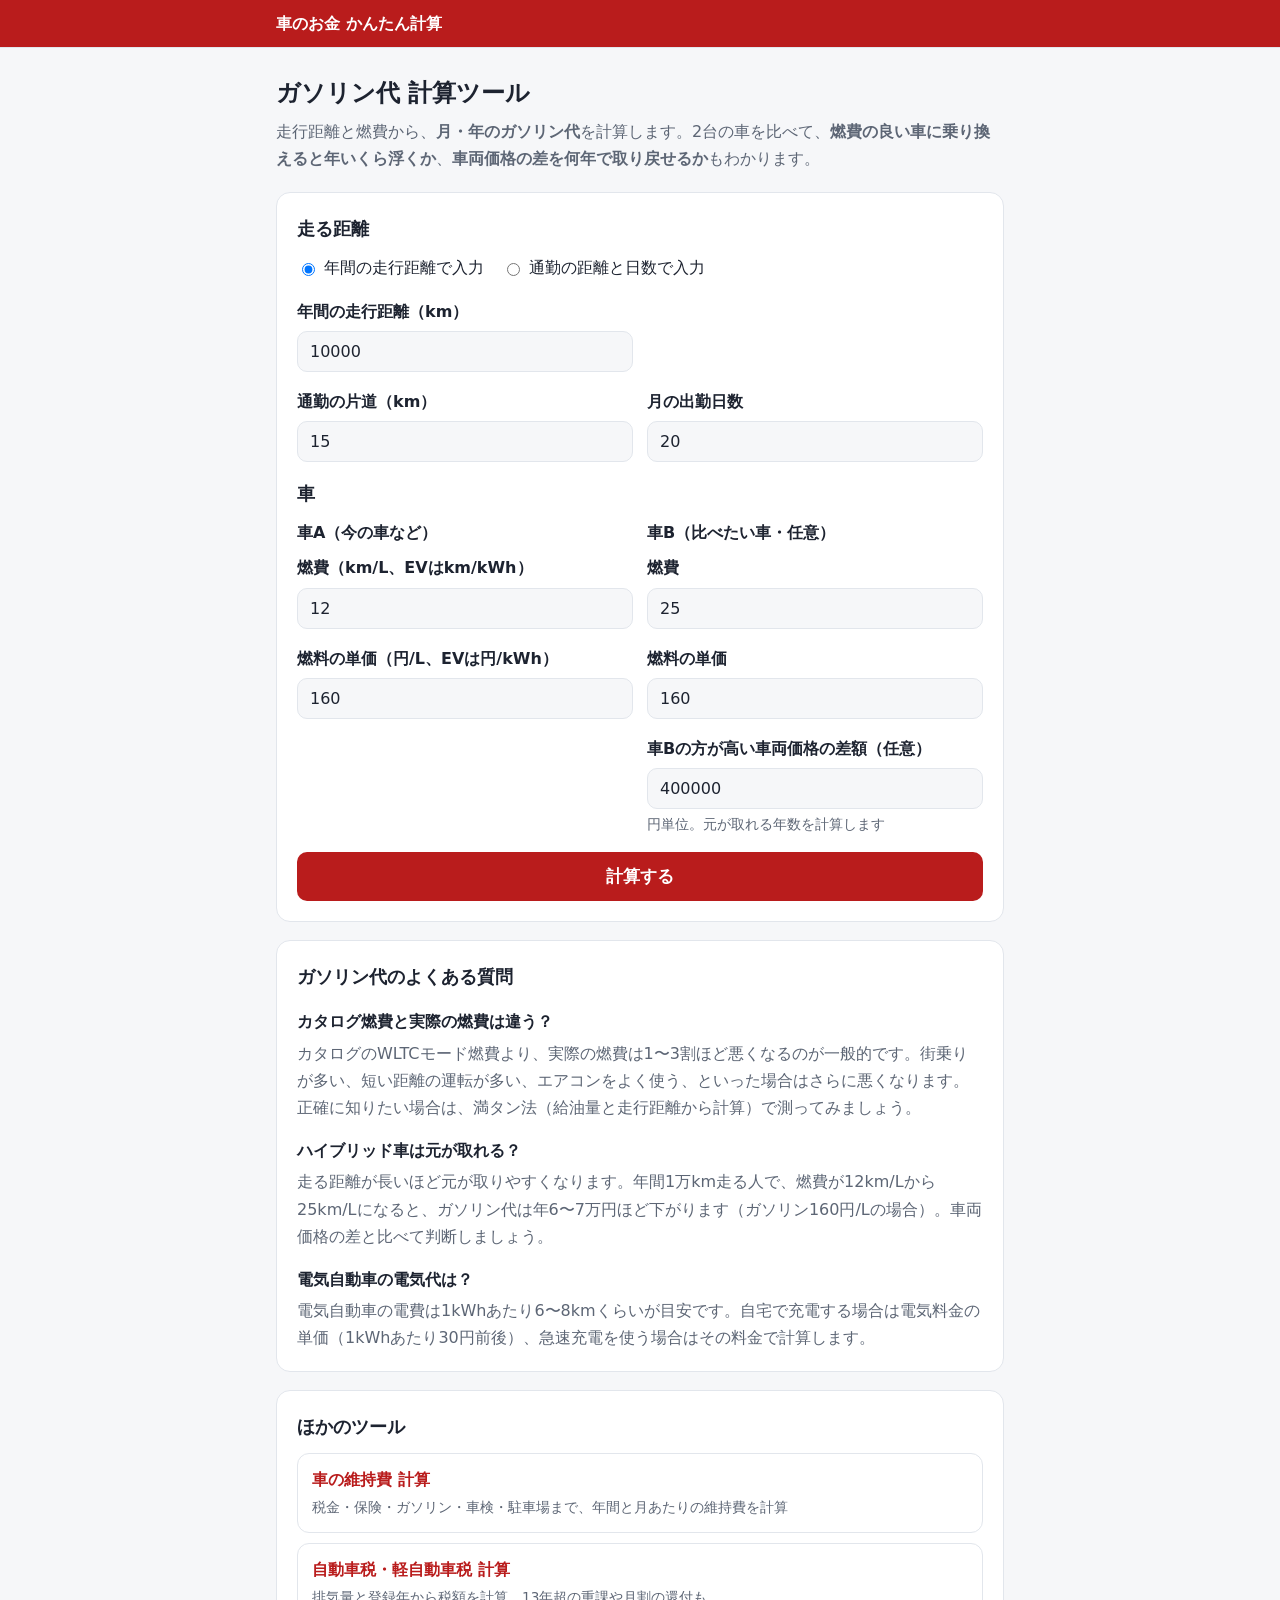
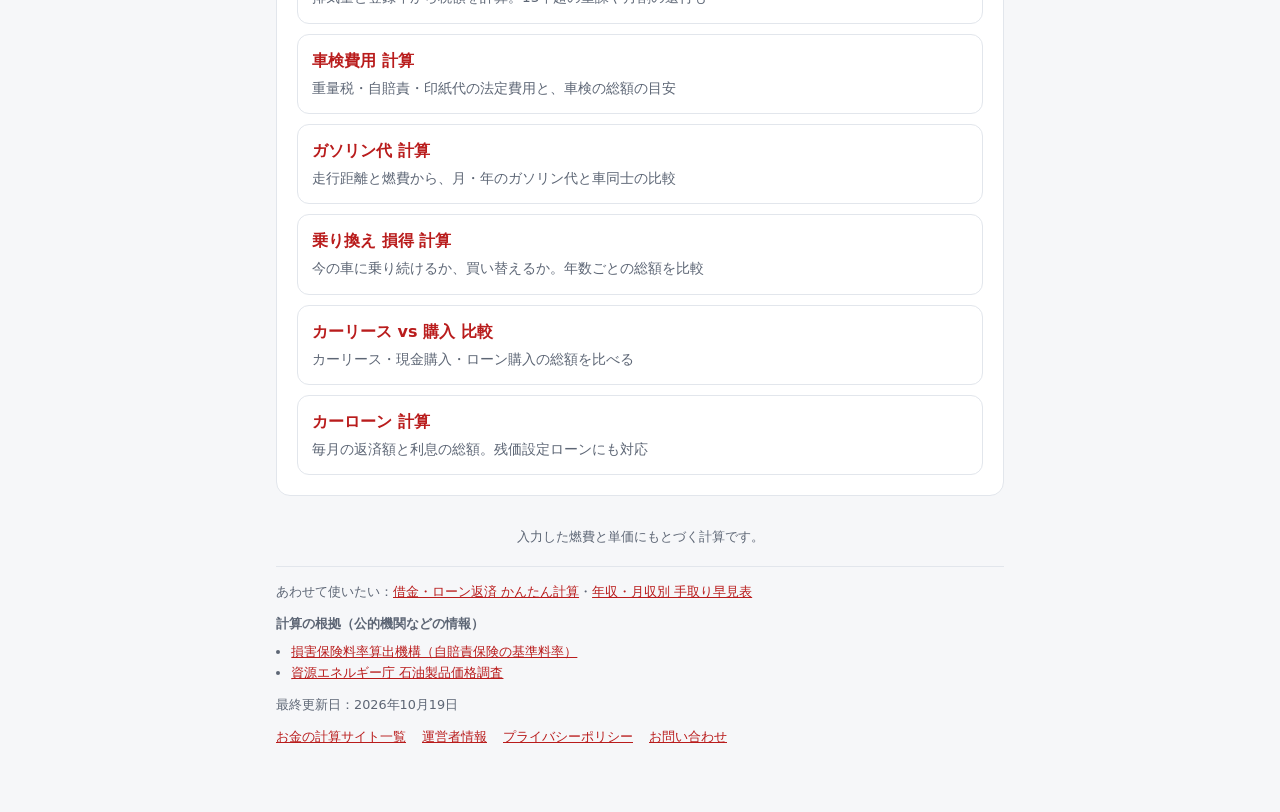
==== gasoline/index.html @ 16d50706 "空の広告枠を非表示にし、関連サイトへのリンクを追加 Co-Authored-By: Claude Opus 5.5 <noreply@anthropic.com>" ====
<!doctype html>
<html lang="ja">
<head>
<meta charset="utf-8">
<meta name="viewport" content="width=device-width, initial-scale=1">
<title>ガソリン代 計算ツール｜走行距離と燃費から月・年の燃料代、車同士の比較（ハイブリッドは元が取れる？）</title>
<meta name="description" content="走行距離（または通勤の距離と日数）と燃費、ガソリン単価を入れるだけで、月・年のガソリン代を計算。2台の車の燃料代を比べて、ハイブリッド車や電気自動車の価格差を何年で取り戻せるかもわかる無料ツールです。">
<link rel="canonical" href="https://harryquad.github.io/kuruma/gasoline/">
<!--sw-head-->
<meta property="og:type" content="website">
<meta property="og:site_name" content="車のお金 かんたん計算">
<meta property="og:title" content="ガソリン代 計算ツール｜走行距離と燃費から月・年の燃料代、車同士の比較（ハイブリッドは元が取れる？）">
<meta property="og:description" content="走行距離（または通勤の距離と日数）と燃費、ガソリン単価を入れるだけで、月・年のガソリン代を計算。2台の車の燃料代を比べて、ハイブリッド車や電気自動車の価格差を何年で取り戻せるかもわかる無料ツールです。">
<meta property="og:url" content="https://harryquad.github.io/kuruma/gasoline/">
<meta property="og:locale" content="ja_JP">
<meta name="twitter:card" content="summary">
<link rel="icon" href="/favicon.ico" sizes="48x48">
<link rel="icon" href="/favicon.svg" type="image/svg+xml">
<!--/sw-head-->
<link rel="stylesheet" href="../assets/style.css">
<style>.cols{display:grid;grid-template-columns:1fr 1fr;gap:14px}@media (max-width:520px){.cols{grid-template-columns:1fr}}.cols h3{margin:0 0 8px;font-size:1rem}</style>
</head>
<body>
<header class="site-header"><div><a href="/kuruma/">車のお金 かんたん計算</a></div></header>
<div class="wrap">
  <h1>ガソリン代 計算ツール</h1>
  <p class="lead">走行距離と燃費から、<strong>月・年のガソリン代</strong>を計算します。2台の車を比べて、<strong>燃費の良い車に乗り換えると年いくら浮くか</strong>、<strong>車両価格の差を何年で取り戻せるか</strong>もわかります。</p>

  <div class="card">
    <h2>走る距離</h2>
    <div class="field">
      <div class="checks">
        <label><input type="radio" name="dmode" value="year" checked>年間の走行距離で入力</label>
        <label><input type="radio" name="dmode" value="commute">通勤の距離と日数で入力</label>
      </div>
    </div>
    <div class="row" id="yearRow">
      <div class="field"><label for="km">年間の走行距離（km）</label><input type="number" id="km" min="0" value="10000"></div>
    </div>
    <div class="row" id="commuteRow" hidden>
      <div class="field"><label for="oneway">通勤の片道（km）</label><input type="number" id="oneway" min="0" value="15"></div>
      <div class="field"><label for="days">月の出勤日数</label><input type="number" id="days" min="0" max="31" value="20"></div>
    </div>
    <h2>車</h2>
    <div class="cols">
      <div><h3>車A（今の車など）</h3>
        <div class="field"><label for="effA">燃費（km/L、EVはkm/kWh）</label><input type="number" id="effA" min="0" step="0.1" value="12"></div>
        <div class="field"><label for="priceA">燃料の単価（円/L、EVは円/kWh）</label><input type="number" id="priceA" min="0" value="160"></div>
      </div>
      <div><h3>車B（比べたい車・任意）</h3>
        <div class="field"><label for="effB">燃費</label><input type="number" id="effB" min="0" step="0.1" value="25"></div>
        <div class="field"><label for="priceB">燃料の単価</label><input type="number" id="priceB" min="0" value="160"></div>
        <div class="field"><label for="diff">車Bの方が高い車両価格の差額（任意）</label><input type="number" id="diff" min="0" value="400000">
          <div class="hint">円単位。元が取れる年数を計算します</div></div>
      </div>
    </div>
    <button id="calc">計算する</button>
  </div>

  <div class="card" id="result" hidden></div>

  <div class="ad">広告スペース</div>

  <div class="card faq">
    <h2>ガソリン代のよくある質問</h2>
    <h3>カタログ燃費と実際の燃費は違う？</h3>
    <p>カタログのWLTCモード燃費より、実際の燃費は1〜3割ほど悪くなるのが一般的です。街乗りが多い、短い距離の運転が多い、エアコンをよく使う、といった場合はさらに悪くなります。正確に知りたい場合は、満タン法（給油量と走行距離から計算）で測ってみましょう。</p>
    <h3>ハイブリッド車は元が取れる？</h3>
    <p>走る距離が長いほど元が取りやすくなります。年間1万km走る人で、燃費が12km/Lから25km/Lになると、ガソリン代は年6〜7万円ほど下がります（ガソリン160円/Lの場合）。車両価格の差と比べて判断しましょう。</p>
    <h3>電気自動車の電気代は？</h3>
    <p>電気自動車の電費は1kWhあたり6〜8kmくらいが目安です。自宅で充電する場合は電気料金の単価（1kWhあたり30円前後）、急速充電を使う場合はその料金で計算します。</p>
  </div>

  <div class="card" id="related"></div>

  <footer>入力した燃費と単価にもとづく計算です。</footer>
<!--sw-foot-->
<div style="font-size:.8rem;color:var(--muted);margin-top:18px;border-top:1px solid var(--line);padding-top:14px"><p style="margin:0 0 10px">あわせて使いたい：<a href="/shakkin/">借金・ローン返済 かんたん計算</a>・<a href="/nenshu/">年収・月収別 手取り早見表</a></p><p style="margin:0 0 6px;font-weight:600">計算の根拠（公的機関などの情報）</p><ul style="margin:0 0 10px;padding-left:1.2em"><li><a href="https://www.giroj.or.jp/" target="_blank" rel="noopener">損害保険料率算出機構（自賠責保険の基準料率）</a></li><li><a href="https://www.enecho.meti.go.jp/statistics/petroleum_and_lpgas/pl007/" target="_blank" rel="noopener">資源エネルギー庁 石油製品価格調査</a></li></ul><p style="margin:0 0 10px">最終更新日：2026年10月19日</p><nav style="display:flex;flex-wrap:wrap;gap:6px 16px"><a href="/sites/">お金の計算サイト一覧</a><a href="/about/">運営者情報</a><a href="/privacy/">プライバシーポリシー</a><a href="/contact/">お問い合わせ</a></nav></div>
<!--/sw-foot-->
</div>

<script src="../assets/site.js"></script>
<script src="../assets/calc.js"></script>
<script>
const $ = id => document.getElementById(id);
document.querySelectorAll("input[name=dmode]").forEach(r => r.addEventListener("change", () => {
  const c = document.querySelector("input[name=dmode]:checked").value === "commute";
  $("yearRow").hidden = c; $("commuteRow").hidden = !c;
}));

function calc() {
  const out = $("result");
  out.hidden = false;
  const commute = document.querySelector("input[name=dmode]:checked").value === "commute";
  const km = commute ? num("oneway") * 2 * num("days") * 12 : num("km");
  if (!km || !num("effA")) { out.innerHTML = '<p class="err">走行距離と車Aの燃費を入力してください。</p>'; return; }
  const a = km / num("effA") * num("priceA");
  const hasB = num("effB") > 0;
  const b = hasB ? km / num("effB") * num("priceB") : 0;
  const save = a - b;
  const payback = hasB && save > 0 && num("diff") ? num("diff") / save : null;

  out.innerHTML = `
    <div class="big">
      <div class="stat warn"><div class="k">車Aのガソリン代（年）</div><div class="v">${yen(a)}</div></div>
      <div class="stat"><div class="k">月あたり</div><div class="v">${yen(a / 12)}</div></div>
      <div class="stat"><div class="k">年間の走行距離</div><div class="v">${Math.round(km).toLocaleString("ja-JP")}km</div></div>
    </div>
    ${hasB ? `<table class="info">
      <tr><th></th><th class="num">車A</th><th class="num">車B</th></tr>
      <tr><td>燃料代（年）</td><td class="num">${yen(a)}</td><td class="num">${yen(b)}</td></tr>
      <tr><td>燃料代（月）</td><td class="num">${yen(a / 12)}</td><td class="num">${yen(b / 12)}</td></tr>
      <tr><td>1kmあたり</td><td class="num">${yen(a / km)}</td><td class="num">${yen(b / km)}</td></tr>
    </table>
    <p class="note">車Bにすると、燃料代が年<strong>${yen(Math.abs(save))}</strong>${save >= 0 ? "安く" : "高く"}なります。${payback ? `車両価格の差（${yen(num("diff"))}）は、約<strong>${payback.toFixed(1)}年</strong>で取り戻せる計算です。` : ""}</p>` : ""}
    ${commute ? `<p class="note">通勤距離から計算しています（片道${num("oneway")}km × 往復 × 月${num("days")}日 × 12か月）。休日の運転は含まれていません。</p>` : ""}
    <p class="note">ガソリン代以外も含めた車の費用は → <a href="/kuruma/">車の維持費 計算</a></p>`;
  out.scrollIntoView({ behavior: "smooth", block: "start" });
}
$("calc").addEventListener("click", calc);
</script>
</body>
</html>
---- assets/style.css ----
:root{
  --bg:#f6f7f9;--card:#fff;--text:#1d2330;--muted:#5d6675;--line:#e2e6ec;
  --accent:#b91c1c;--accent-soft:#fdecec;--on-accent:#fff;--good:#16a34a;--good-soft:#dcfce7;
  --warn:#ea580c;--warn-soft:#ffedd5;--off:#9aa3b2;--err:#dc2626;
}
@media (prefers-color-scheme: dark){
  :root{
    --bg:#0f1218;--card:#181c24;--text:#e7eaf0;--muted:#9aa3b2;--line:#2a303c;
    --accent:#f87171;--accent-soft:#3a1a1a;--on-accent:#2a0a0a;--good:#4ade80;--good-soft:#12301f;
    --warn:#fb923c;--warn-soft:#3a2413;--off:#5d6675;--err:#f87171;
  }
}
*{box-sizing:border-box}
body{margin:0;background:var(--bg);color:var(--text);font-family:system-ui,-apple-system,"Hiragino Sans","Yu Gothic UI",sans-serif;line-height:1.7}
a{color:var(--accent)}
.site-header{background:var(--accent);border-bottom:1px solid var(--line)}
.site-header div{max-width:760px;margin:0 auto;padding:10px 16px}
.site-header a{font-weight:700;text-decoration:none;color:var(--on-accent)}
.wrap{max-width:760px;margin:0 auto;padding:24px 16px 64px}
h1{font-size:1.5rem;margin:.2em 0 .3em;line-height:1.4}
h2{font-size:1.15rem;margin:0 0 10px}
.lead{color:var(--muted);margin:0 0 20px}
.card{background:var(--card);border:1px solid var(--line);border-radius:14px;padding:20px;margin-bottom:18px}
label{display:block;font-weight:600;margin-bottom:6px}
.field{margin-bottom:16px}
input[type=date],input[type=number],input[type=text],select,textarea{width:100%;padding:10px 12px;font-size:1rem;border:1px solid var(--line);border-radius:10px;background:var(--bg);color:var(--text);font-family:inherit}
.row{display:grid;grid-template-columns:1fr 1fr;gap:14px}
@media (max-width:520px){.row{grid-template-columns:1fr}}
.checks{display:flex;flex-wrap:wrap;gap:8px 18px}
.checks label{font-weight:400;display:flex;align-items:center;gap:6px;margin:0}
.hint{font-size:.85rem;color:var(--muted);margin-top:4px}
button{width:100%;padding:13px;font-size:1.05rem;font-weight:700;border:0;border-radius:10px;background:var(--accent);color:var(--on-accent);cursor:pointer;font-family:inherit}
button:hover{filter:brightness(1.08)}
button.sub{background:var(--accent-soft);color:var(--accent)}
.big{display:grid;grid-template-columns:repeat(3,1fr);gap:10px;margin-bottom:14px}
@media (max-width:520px){.big{grid-template-columns:1fr}}
.stat{border-radius:12px;padding:14px;background:var(--bg)}
.stat .k{font-size:.8rem;color:var(--muted)}
.stat .v{font-size:1.25rem;font-weight:700}
.stat.warn .v{color:var(--warn)} .stat.good .v{color:var(--good)}
.err{color:var(--err);font-weight:600}
table.info{width:100%;border-collapse:collapse;font-size:.95rem}
table.info td,table.info th{padding:8px 4px;border-bottom:1px solid var(--line);vertical-align:top;text-align:left}
table.info th{color:var(--muted);font-weight:500;font-size:.85rem}
table.info td:first-child{color:var(--muted)}
table.info td.num,table.info th.num{text-align:right;font-variant-numeric:tabular-nums}
.note{font-size:.85rem;color:var(--muted);background:var(--bg);border-radius:10px;padding:10px 12px;margin-top:12px}
.ad{display:none}
.ad.on{display:block;border:1px solid var(--line);border-radius:12px;padding:14px;margin-bottom:18px;background:var(--card)}
.faq h3{font-size:1rem;margin:16px 0 4px}
.faq p{margin:0;color:var(--muted)}
.tools{list-style:none;margin:0;padding:0;display:grid;gap:10px}
.tools a{display:block;padding:12px 14px;border:1px solid var(--line);border-radius:12px;text-decoration:none;color:var(--text);background:var(--card)}
.tools a:hover{border-color:var(--accent)}
.tools b{display:block;color:var(--accent)}
.tools span{font-size:.85rem;color:var(--muted)}
footer{font-size:.8rem;color:var(--muted);text-align:center;margin-top:30px}
.verdict{font-size:1.2rem;font-weight:700;margin:0 0 10px}
.verdict.ok{color:var(--good)} .verdict.ng{color:var(--warn)}
.q{padding:12px 0;border-bottom:1px solid var(--line)}
.q .t{font-weight:600;margin-bottom:6px}
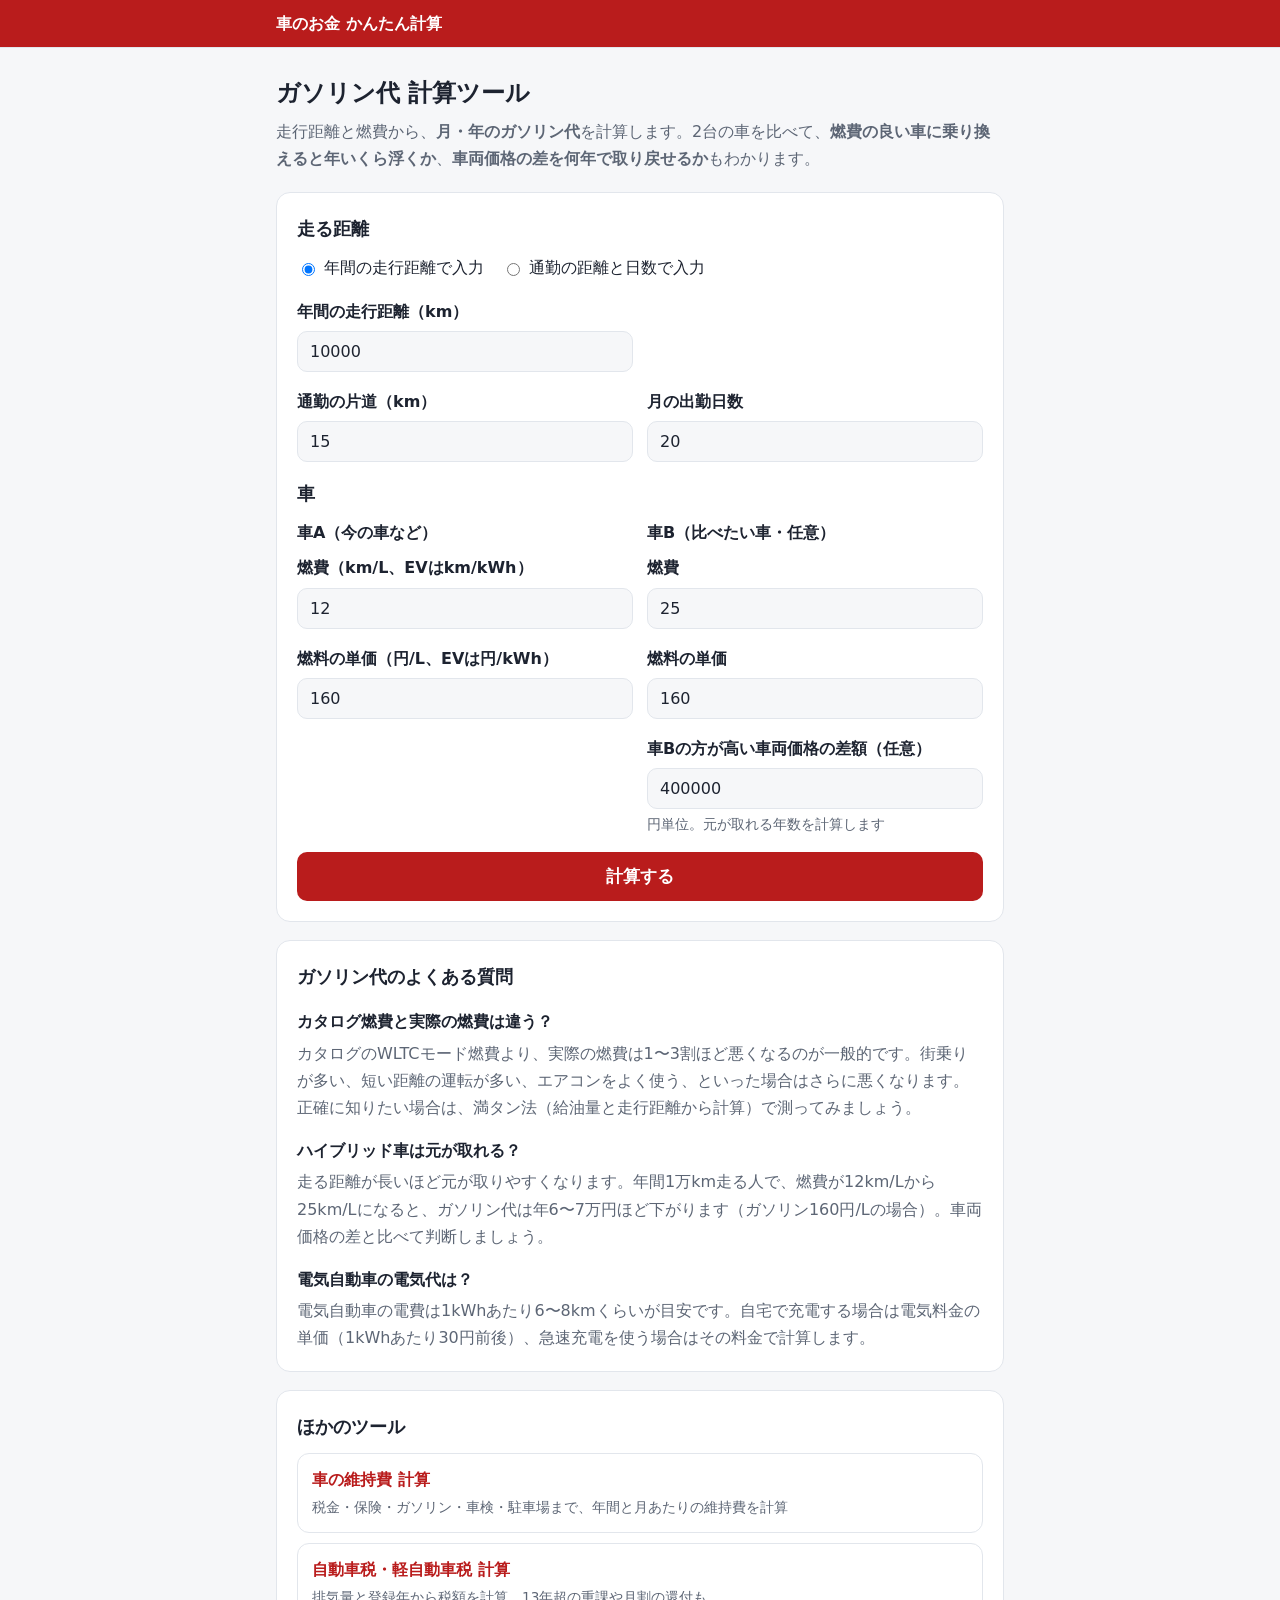
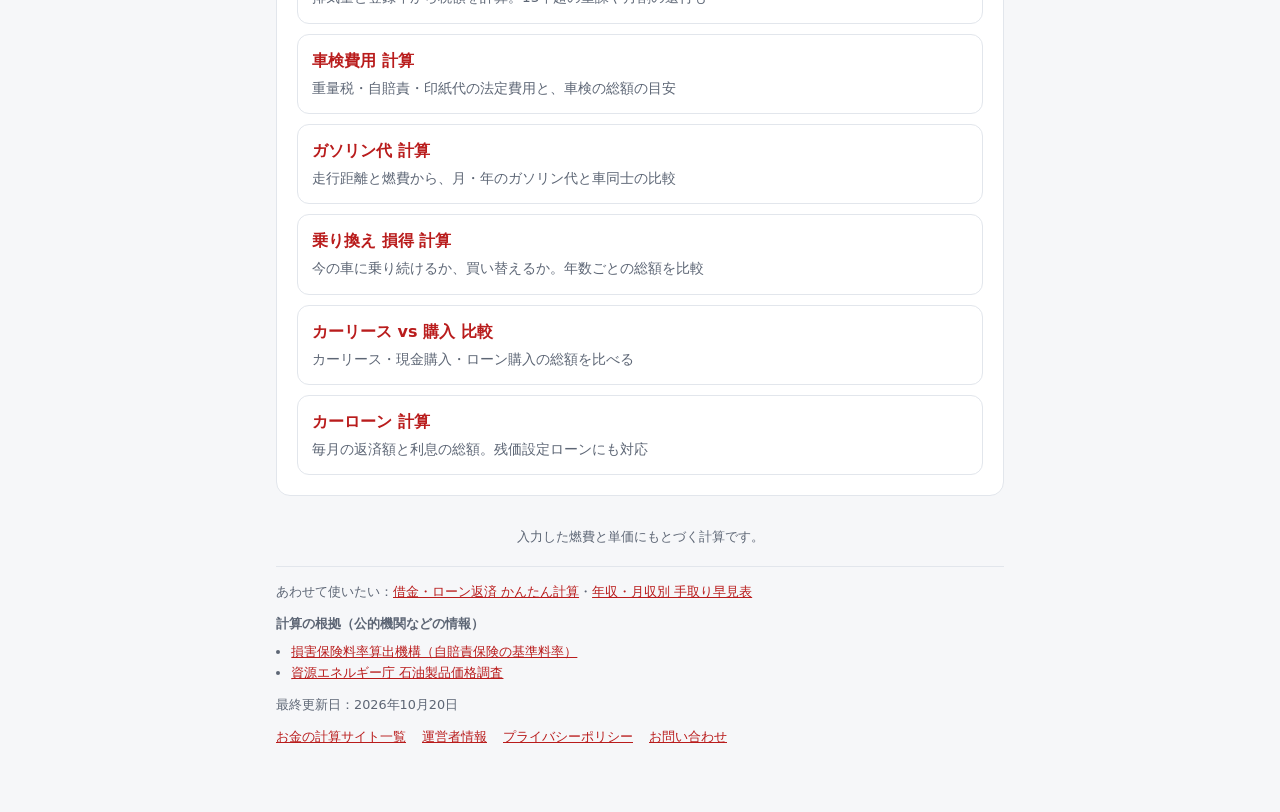
==== commit 686058f8: "最終更新日を最新のコミット日に合わせる Co-Authored-By: Claude Opus 5.5 <noreply@anthropic.com>" ====
--- a/gasoline/index.html
+++ b/gasoline/index.html
@@ -5,17 +5,19 @@
 <meta name="viewport" content="width=device-width, initial-scale=1">
 <title>ガソリン代 計算ツール｜走行距離と燃費から月・年の燃料代、車同士の比較（ハイブリッドは元が取れる？）</title>
 <meta name="description" content="走行距離（または通勤の距離と日数）と燃費、ガソリン単価を入れるだけで、月・年のガソリン代を計算。2台の車の燃料代を比べて、ハイブリッド車や電気自動車の価格差を何年で取り戻せるかもわかる無料ツールです。">
-<link rel="canonical" href="https://harryquad.github.io/kuruma/gasoline/">
+<link rel="canonical" href="https://okanenokeisan.com/kuruma/gasoline/">
 <!--sw-head-->
 <meta property="og:type" content="website">
 <meta property="og:site_name" content="車のお金 かんたん計算">
 <meta property="og:title" content="ガソリン代 計算ツール｜走行距離と燃費から月・年の燃料代、車同士の比較（ハイブリッドは元が取れる？）">
 <meta property="og:description" content="走行距離（または通勤の距離と日数）と燃費、ガソリン単価を入れるだけで、月・年のガソリン代を計算。2台の車の燃料代を比べて、ハイブリッド車や電気自動車の価格差を何年で取り戻せるかもわかる無料ツールです。">
-<meta property="og:url" content="https://harryquad.github.io/kuruma/gasoline/">
+<meta property="og:url" content="https://okanenokeisan.com/kuruma/gasoline/">
 <meta property="og:locale" content="ja_JP">
 <meta name="twitter:card" content="summary">
 <link rel="icon" href="/favicon.ico" sizes="48x48">
 <link rel="icon" href="/favicon.svg" type="image/svg+xml">
+<script async src="https://www.googletagmanager.com/gtag/js?id=G-CTGWFB173X"></script>
+<script>window.dataLayer=window.dataLayer||[];function gtag(){dataLayer.push(arguments);}gtag('js',new Date());gtag('config','G-CTGWFB173X');</script>
 <!--/sw-head-->
 <link rel="stylesheet" href="../assets/style.css">
 <style>.cols{display:grid;grid-template-columns:1fr 1fr;gap:14px}@media (max-width:520px){.cols{grid-template-columns:1fr}}.cols h3{margin:0 0 8px;font-size:1rem}</style>
@@ -75,7 +77,7 @@
 
   <footer>入力した燃費と単価にもとづく計算です。</footer>
 <!--sw-foot-->
-<div style="font-size:.8rem;color:var(--muted);margin-top:18px;border-top:1px solid var(--line);padding-top:14px"><p style="margin:0 0 10px">あわせて使いたい：<a href="/shakkin/">借金・ローン返済 かんたん計算</a>・<a href="/nenshu/">年収・月収別 手取り早見表</a></p><p style="margin:0 0 6px;font-weight:600">計算の根拠（公的機関などの情報）</p><ul style="margin:0 0 10px;padding-left:1.2em"><li><a href="https://www.giroj.or.jp/" target="_blank" rel="noopener">損害保険料率算出機構（自賠責保険の基準料率）</a></li><li><a href="https://www.enecho.meti.go.jp/statistics/petroleum_and_lpgas/pl007/" target="_blank" rel="noopener">資源エネルギー庁 石油製品価格調査</a></li></ul><p style="margin:0 0 10px">最終更新日：2026年10月19日</p><nav style="display:flex;flex-wrap:wrap;gap:6px 16px"><a href="/sites/">お金の計算サイト一覧</a><a href="/about/">運営者情報</a><a href="/privacy/">プライバシーポリシー</a><a href="/contact/">お問い合わせ</a></nav></div>
+<div style="font-size:.8rem;color:var(--muted);margin-top:18px;border-top:1px solid var(--line);padding-top:14px"><p style="margin:0 0 10px">あわせて使いたい：<a href="/shakkin/">借金・ローン返済 かんたん計算</a>・<a href="/nenshu/">年収・月収別 手取り早見表</a></p><p style="margin:0 0 6px;font-weight:600">計算の根拠（公的機関などの情報）</p><ul style="margin:0 0 10px;padding-left:1.2em"><li><a href="https://www.giroj.or.jp/" target="_blank" rel="noopener">損害保険料率算出機構（自賠責保険の基準料率）</a></li><li><a href="https://www.enecho.meti.go.jp/statistics/petroleum_and_lpgas/pl007/" target="_blank" rel="noopener">資源エネルギー庁 石油製品価格調査</a></li></ul><p style="margin:0 0 10px">最終更新日：2026年10月20日</p><nav style="display:flex;flex-wrap:wrap;gap:6px 16px"><a href="/sites/">お金の計算サイト一覧</a><a href="/about/">運営者情報</a><a href="/privacy/">プライバシーポリシー</a><a href="/contact/">お問い合わせ</a></nav></div>
 <!--/sw-foot-->
 </div>
 
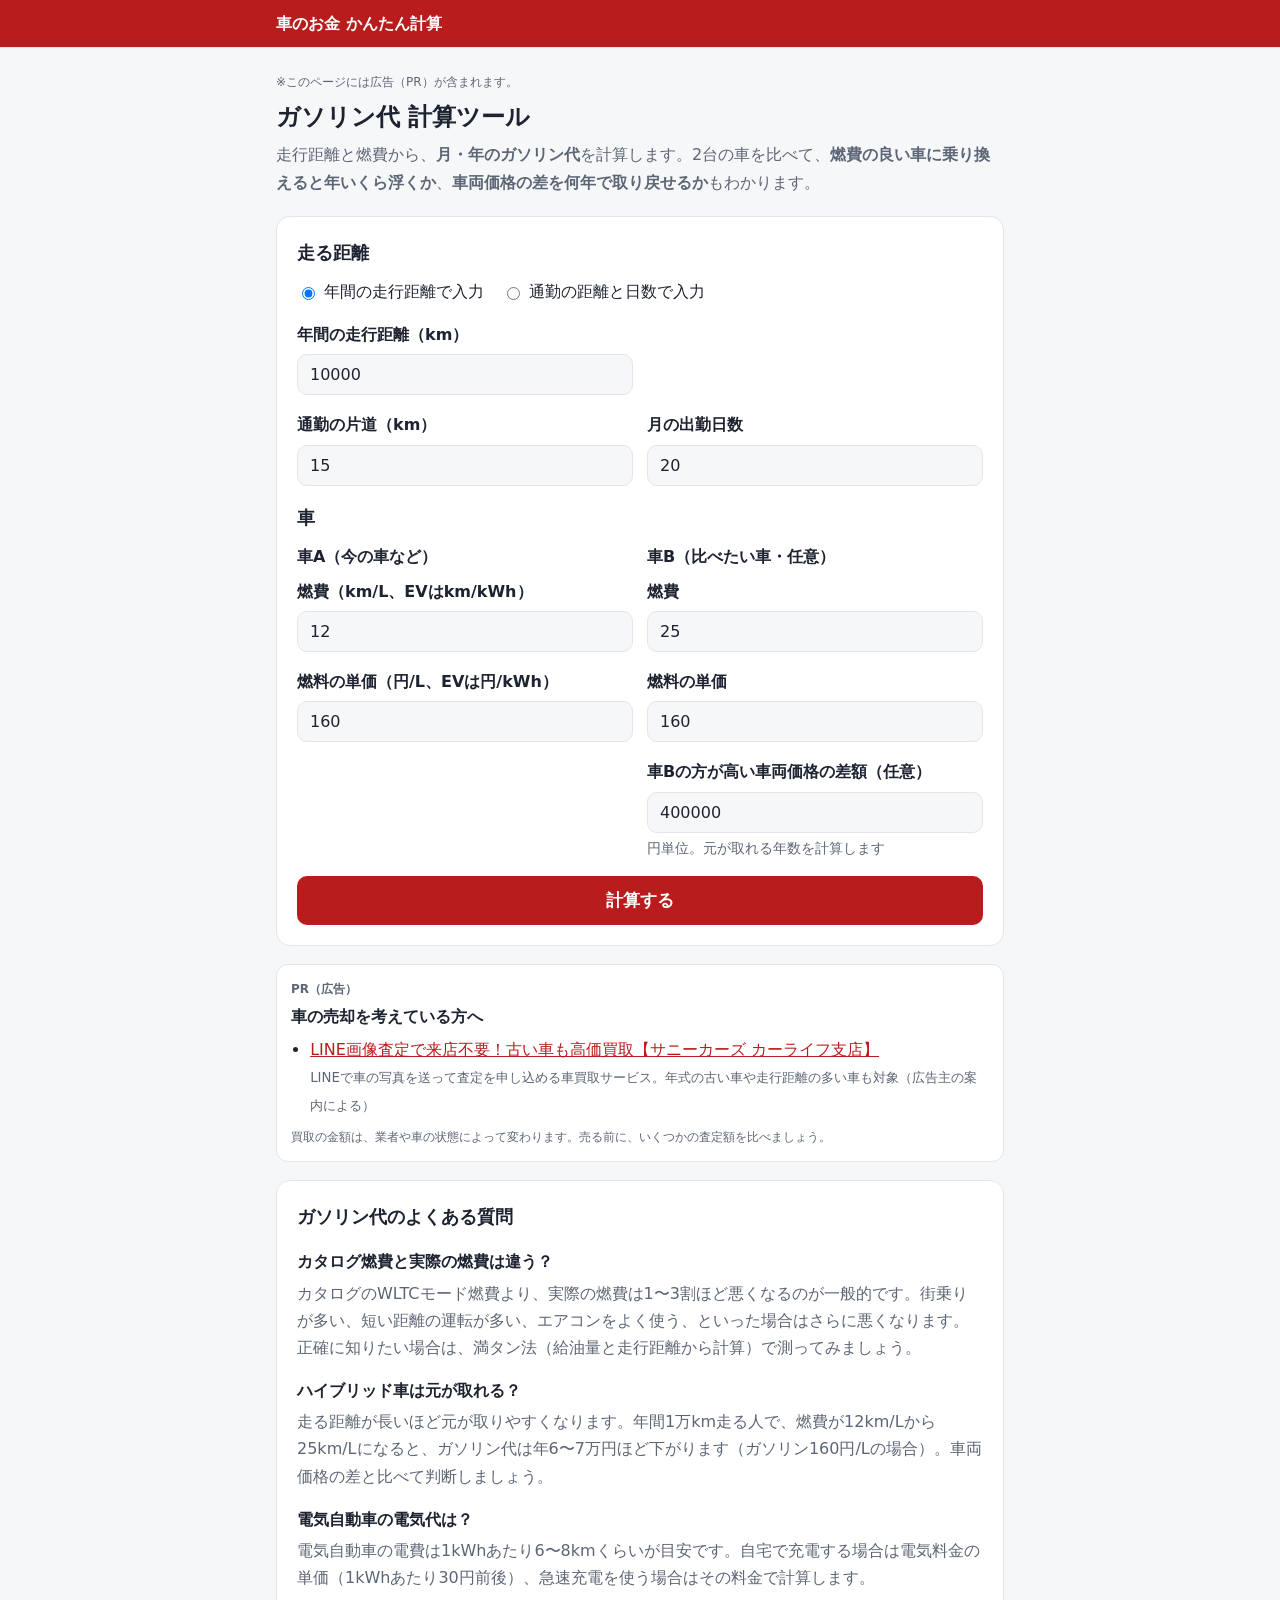
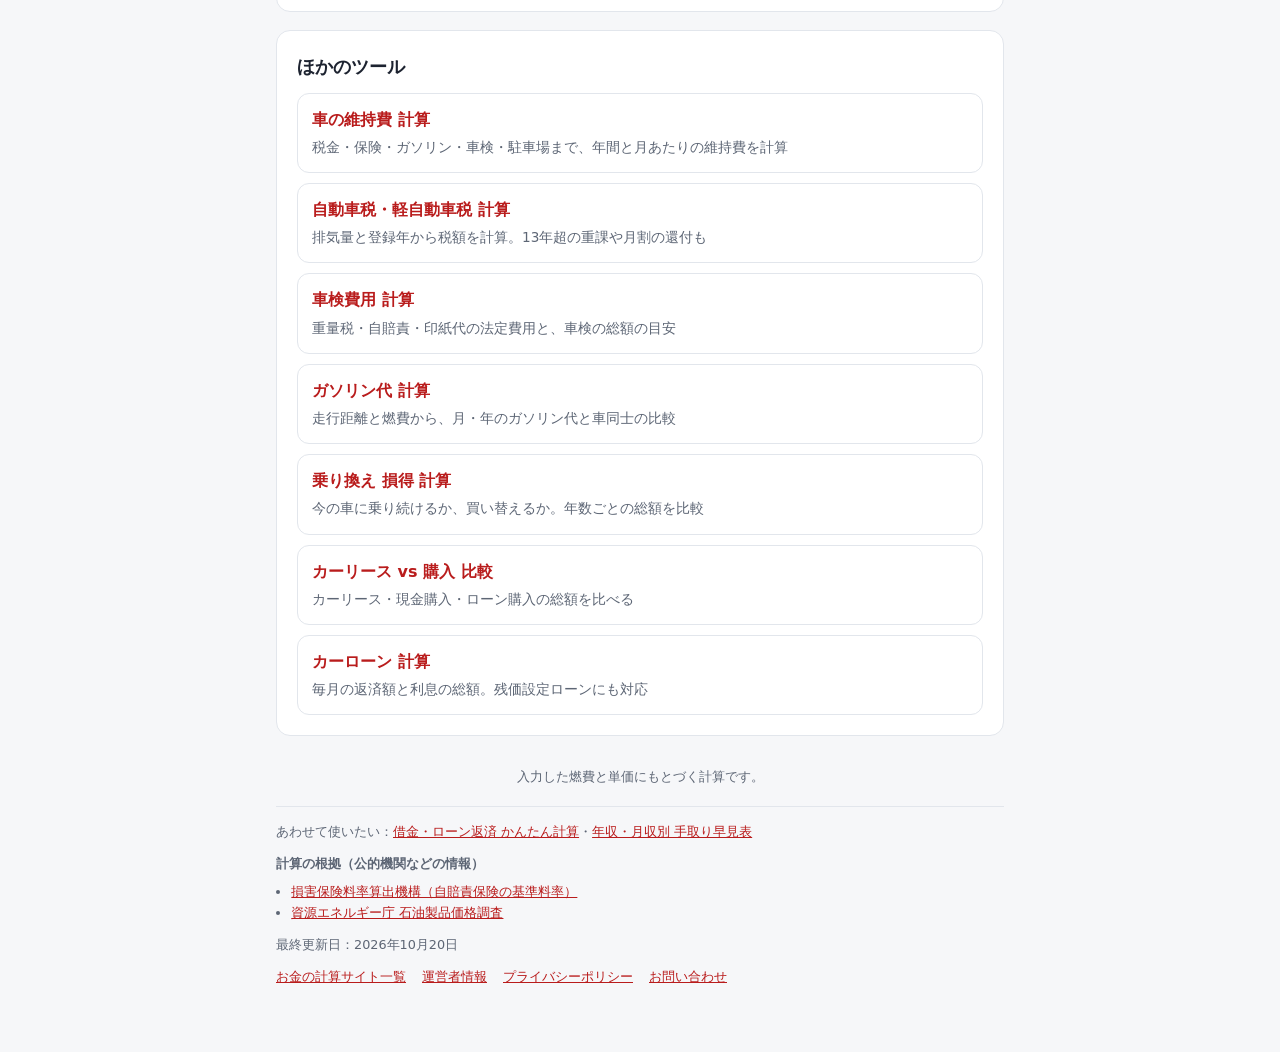
==== commit 26207aa4: "サニーカーズ（車買取）の広告を掲載 Co-Authored-By: Claude Opus 5.5 <noreply@anthropic.com>" ====
--- a/gasoline/index.html
+++ b/gasoline/index.html
@@ -25,6 +25,7 @@
 <body>
 <header class="site-header"><div><a href="/kuruma/">車のお金 かんたん計算</a></div></header>
 <div class="wrap">
+<!--sw-pr--><p class="pr-note" style="font-size:.75rem;color:var(--muted);margin:0 0 8px">※このページには広告（PR）が含まれます。</p><!--/sw-pr-->
   <h1>ガソリン代 計算ツール</h1>
   <p class="lead">走行距離と燃費から、<strong>月・年のガソリン代</strong>を計算します。2台の車を比べて、<strong>燃費の良い車に乗り換えると年いくら浮くか</strong>、<strong>車両価格の差を何年で取り戻せるか</strong>もわかります。</p>
 
@@ -60,6 +61,8 @@
   </div>
 
   <div class="card" id="result" hidden></div>
+
+  <!--sw-ad--><div class="ad on"><p style="margin:0 0 4px;font-size:.75rem;color:var(--muted);font-weight:700">PR（広告）</p><p style="margin:0 0 6px;font-weight:700">車の売却を考えている方へ</p><ul style="margin:0;padding-left:1.2em"><li style="margin:4px 0"><a href="https://px.a8.net/svt/ejp?a8mat=4BGCEZ+9VFSXE+5Z1E+5YJRM&id1=kuruma&id2=gasoline" rel="nofollow sponsored">LINE画像査定で来店不要！古い車も高価買取【サニーカーズ カーライフ支店】</a><img border="0" width="1" height="1" src="https://www13.a8.net/0.gif?a8mat=4BGCEZ+9VFSXE+5Z1E+5YJRM" alt=""><br><small style="color:var(--muted)">LINEで車の写真を送って査定を申し込める車買取サービス。年式の古い車や走行距離の多い車も対象（広告主の案内による）</small></li></ul><p style="margin:8px 0 0;font-size:.78rem;color:var(--muted)">買取の金額は、業者や車の状態によって変わります。売る前に、いくつかの査定額を比べましょう。</p></div><!--/sw-ad-->
 
   <div class="ad">広告スペース</div>
 
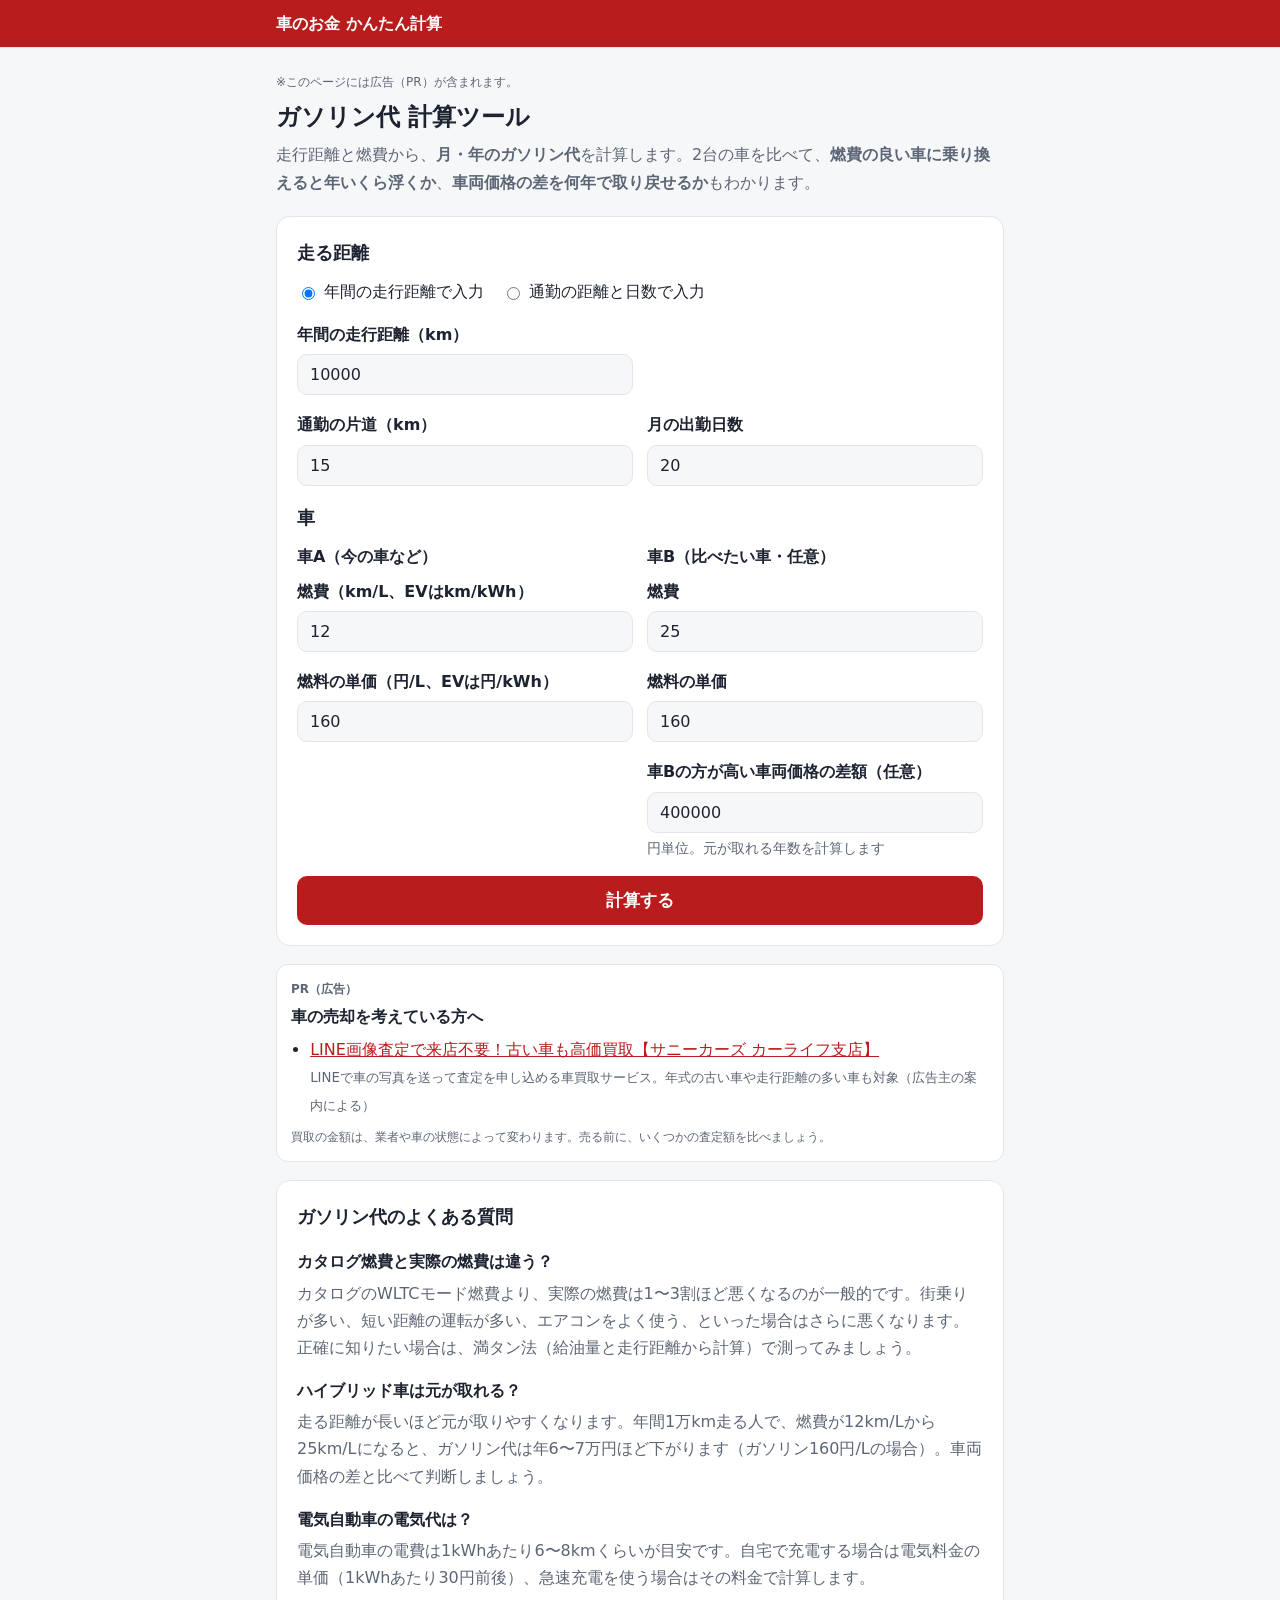
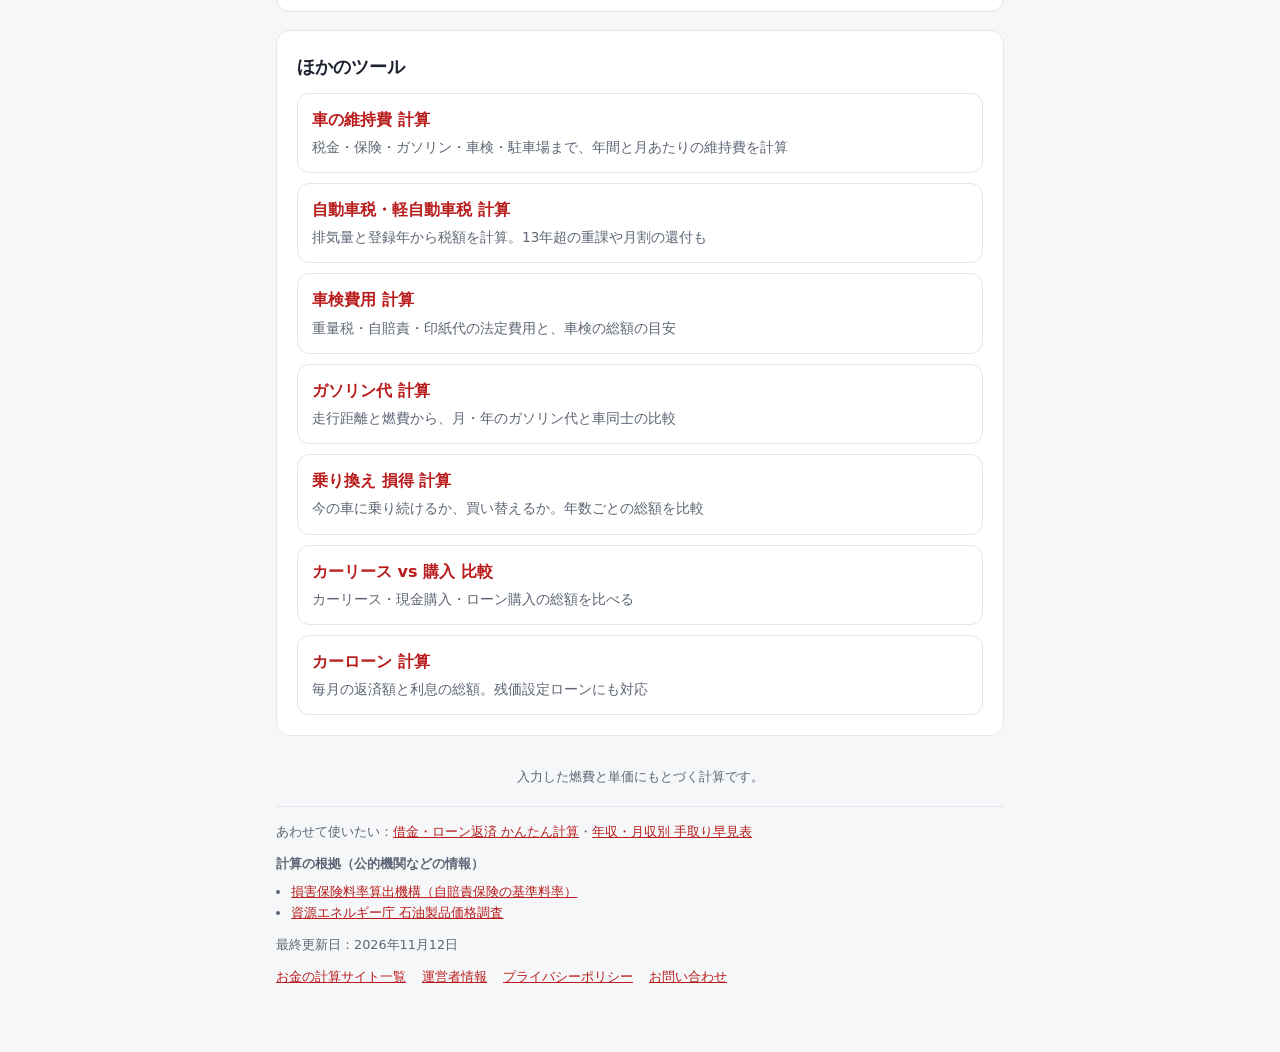
==== commit 514ed525: "最終更新日を反映 Co-Authored-By: Claude Opus 5.5 <noreply@anthropic.com>" ====
--- a/gasoline/index.html
+++ b/gasoline/index.html
@@ -80,7 +80,7 @@
 
   <footer>入力した燃費と単価にもとづく計算です。</footer>
 <!--sw-foot-->
-<div style="font-size:.8rem;color:var(--muted);margin-top:18px;border-top:1px solid var(--line);padding-top:14px"><p style="margin:0 0 10px">あわせて使いたい：<a href="/shakkin/">借金・ローン返済 かんたん計算</a>・<a href="/nenshu/">年収・月収別 手取り早見表</a></p><p style="margin:0 0 6px;font-weight:600">計算の根拠（公的機関などの情報）</p><ul style="margin:0 0 10px;padding-left:1.2em"><li><a href="https://www.giroj.or.jp/" target="_blank" rel="noopener">損害保険料率算出機構（自賠責保険の基準料率）</a></li><li><a href="https://www.enecho.meti.go.jp/statistics/petroleum_and_lpgas/pl007/" target="_blank" rel="noopener">資源エネルギー庁 石油製品価格調査</a></li></ul><p style="margin:0 0 10px">最終更新日：2026年10月20日</p><nav style="display:flex;flex-wrap:wrap;gap:6px 16px"><a href="/sites/">お金の計算サイト一覧</a><a href="/about/">運営者情報</a><a href="/privacy/">プライバシーポリシー</a><a href="/contact/">お問い合わせ</a></nav></div>
+<div style="font-size:.8rem;color:var(--muted);margin-top:18px;border-top:1px solid var(--line);padding-top:14px"><p style="margin:0 0 10px">あわせて使いたい：<a href="/shakkin/">借金・ローン返済 かんたん計算</a>・<a href="/nenshu/">年収・月収別 手取り早見表</a></p><p style="margin:0 0 6px;font-weight:600">計算の根拠（公的機関などの情報）</p><ul style="margin:0 0 10px;padding-left:1.2em"><li><a href="https://www.giroj.or.jp/" target="_blank" rel="noopener">損害保険料率算出機構（自賠責保険の基準料率）</a></li><li><a href="https://www.enecho.meti.go.jp/statistics/petroleum_and_lpgas/pl007/" target="_blank" rel="noopener">資源エネルギー庁 石油製品価格調査</a></li></ul><p style="margin:0 0 10px">最終更新日：2026年11月12日</p><nav style="display:flex;flex-wrap:wrap;gap:6px 16px"><a href="/sites/">お金の計算サイト一覧</a><a href="/about/">運営者情報</a><a href="/privacy/">プライバシーポリシー</a><a href="/contact/">お問い合わせ</a></nav></div>
 <!--/sw-foot-->
 </div>
 
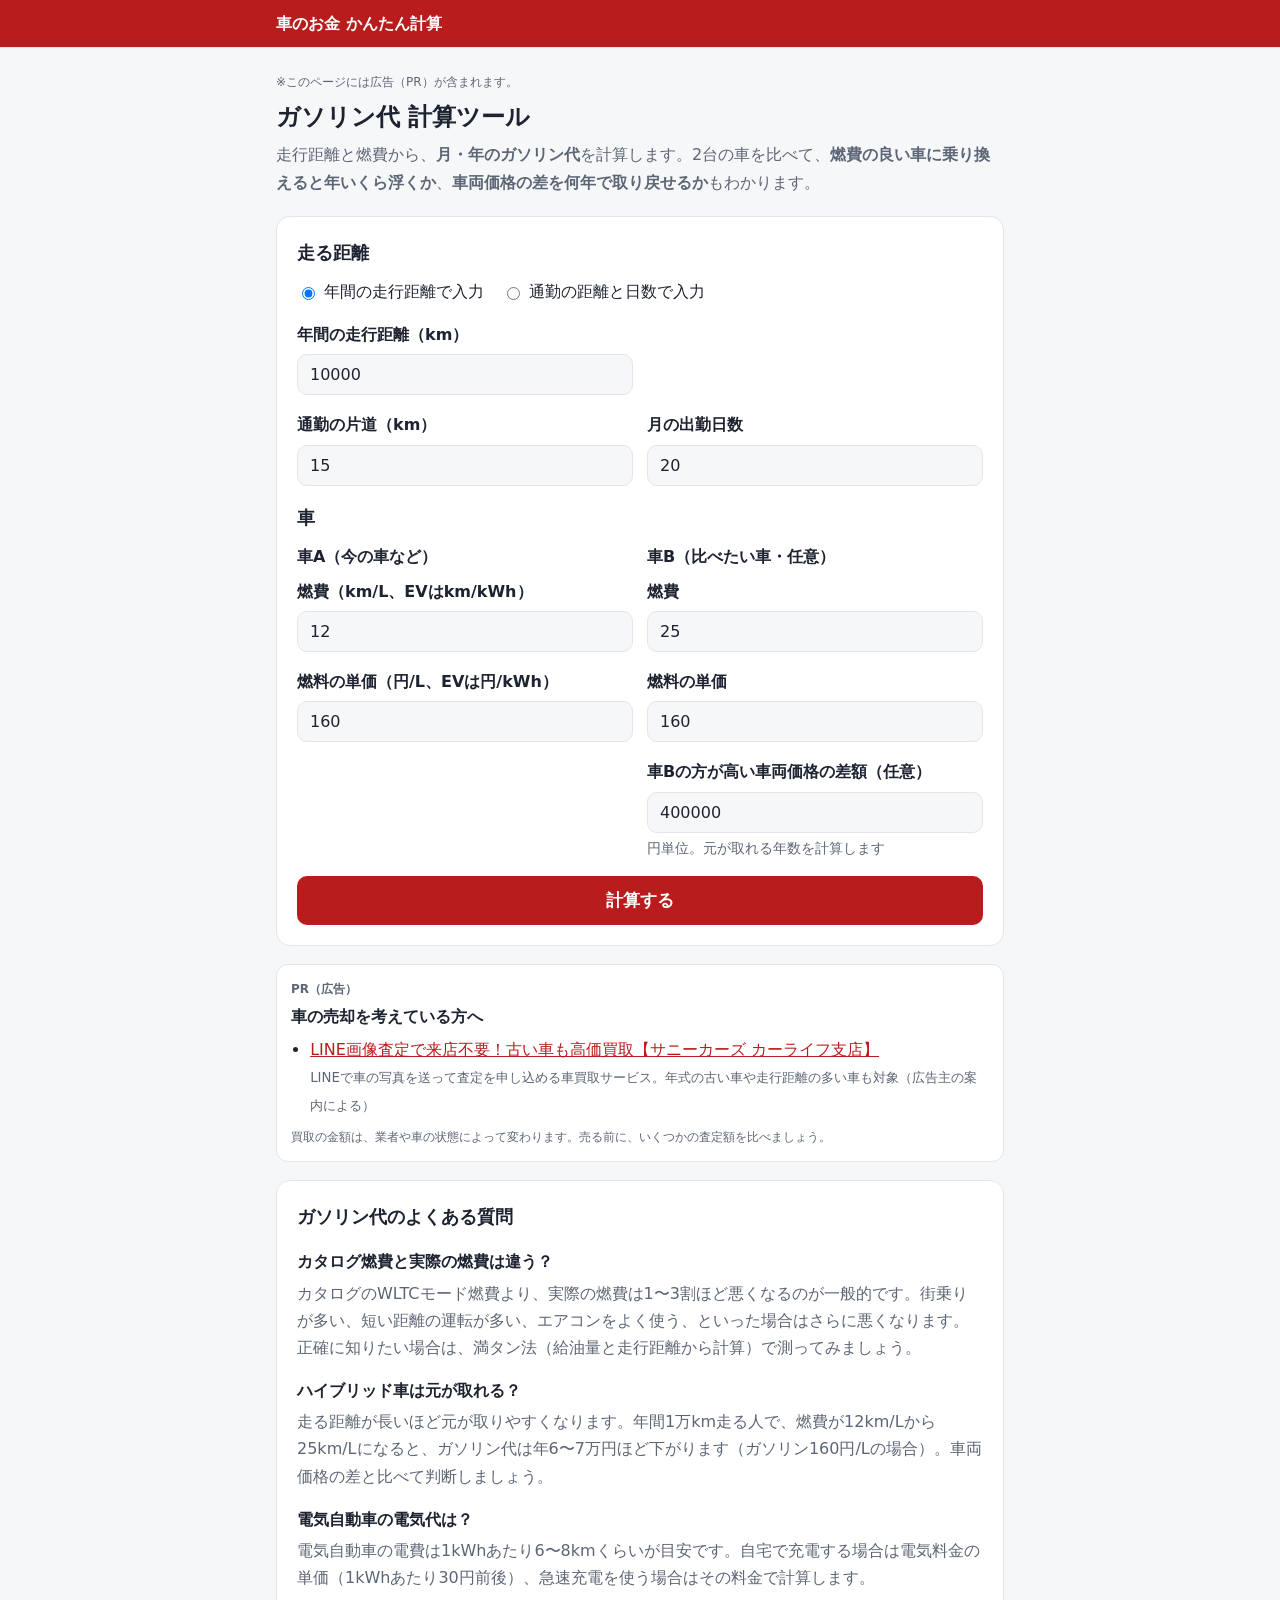
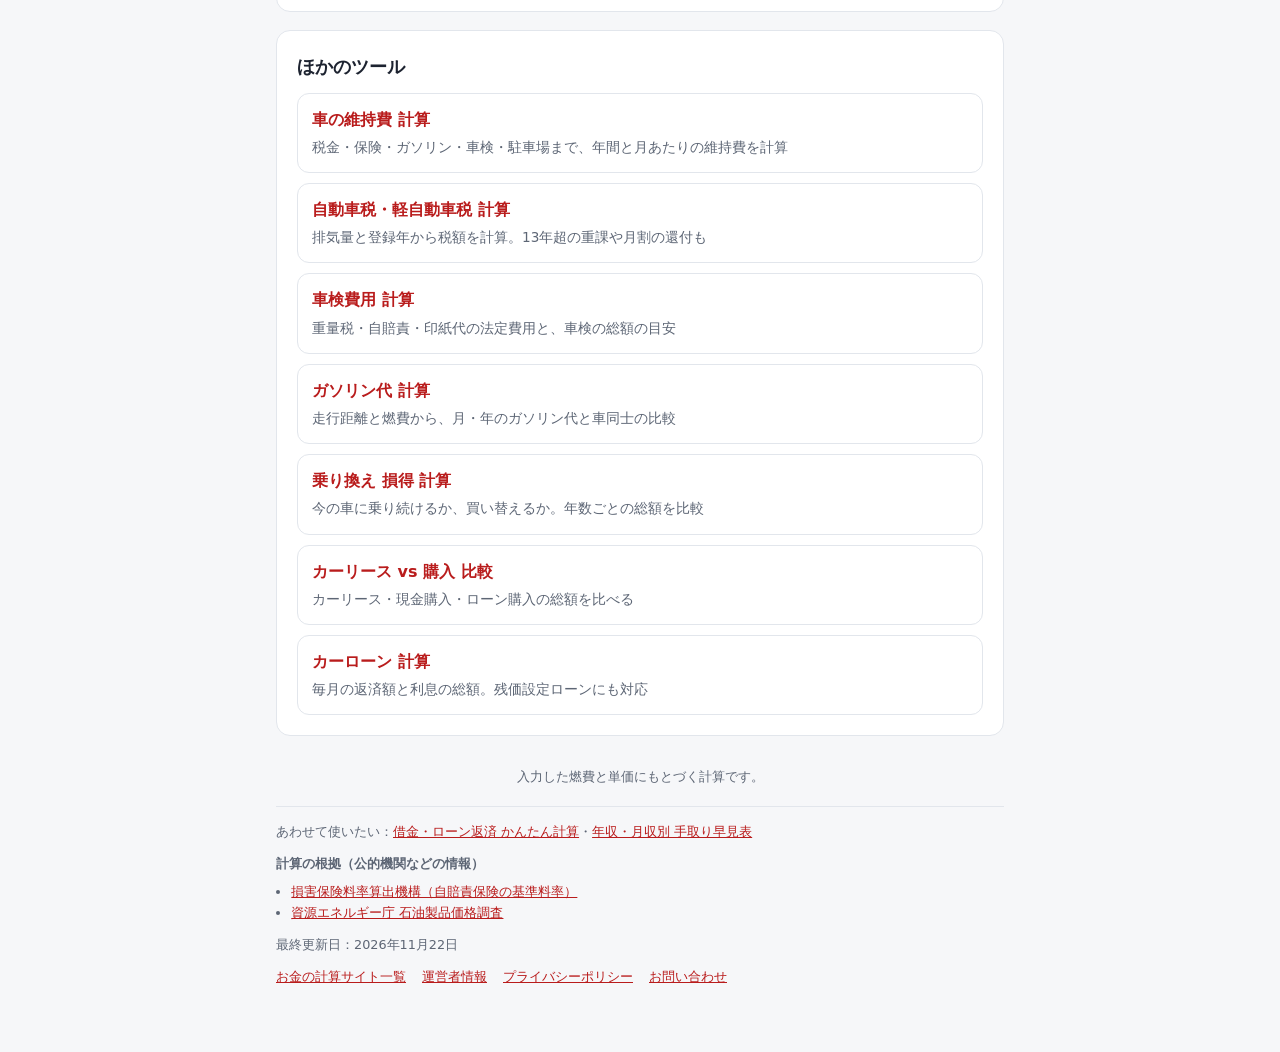
==== commit aafa5a96: "最終更新日を反映 Co-Authored-By: Claude Opus 5.5 <noreply@anthropic.com>" ====
--- a/gasoline/index.html
+++ b/gasoline/index.html
@@ -17,7 +17,7 @@
 <link rel="icon" href="/favicon.ico" sizes="48x48">
 <link rel="icon" href="/favicon.svg" type="image/svg+xml">
 <script async src="https://www.googletagmanager.com/gtag/js?id=G-CTGWFB173X"></script>
-<script>window.dataLayer=window.dataLayer||[];function gtag(){dataLayer.push(arguments);}gtag('js',new Date());gtag('config','G-CTGWFB173X');</script>
+<script>window.dataLayer=window.dataLayer||[];function gtag(){dataLayer.push(arguments);}gtag('js',new Date());gtag('config','G-CTGWFB173X');document.addEventListener('click',function(e){var b=e.target.closest&&e.target.closest('button#calc,button#judge,button#make');if(b)gtag('event','tool_use',{tool_path:location.pathname,button_id:b.id});},true);</script>
 <!--/sw-head-->
 <link rel="stylesheet" href="../assets/style.css">
 <style>.cols{display:grid;grid-template-columns:1fr 1fr;gap:14px}@media (max-width:520px){.cols{grid-template-columns:1fr}}.cols h3{margin:0 0 8px;font-size:1rem}</style>
@@ -80,7 +80,7 @@
 
   <footer>入力した燃費と単価にもとづく計算です。</footer>
 <!--sw-foot-->
-<div style="font-size:.8rem;color:var(--muted);margin-top:18px;border-top:1px solid var(--line);padding-top:14px"><p style="margin:0 0 10px">あわせて使いたい：<a href="/shakkin/">借金・ローン返済 かんたん計算</a>・<a href="/nenshu/">年収・月収別 手取り早見表</a></p><p style="margin:0 0 6px;font-weight:600">計算の根拠（公的機関などの情報）</p><ul style="margin:0 0 10px;padding-left:1.2em"><li><a href="https://www.giroj.or.jp/" target="_blank" rel="noopener">損害保険料率算出機構（自賠責保険の基準料率）</a></li><li><a href="https://www.enecho.meti.go.jp/statistics/petroleum_and_lpgas/pl007/" target="_blank" rel="noopener">資源エネルギー庁 石油製品価格調査</a></li></ul><p style="margin:0 0 10px">最終更新日：2026年11月12日</p><nav style="display:flex;flex-wrap:wrap;gap:6px 16px"><a href="/sites/">お金の計算サイト一覧</a><a href="/about/">運営者情報</a><a href="/privacy/">プライバシーポリシー</a><a href="/contact/">お問い合わせ</a></nav></div>
+<div style="font-size:.8rem;color:var(--muted);margin-top:18px;border-top:1px solid var(--line);padding-top:14px"><p style="margin:0 0 10px">あわせて使いたい：<a href="/shakkin/">借金・ローン返済 かんたん計算</a>・<a href="/nenshu/">年収・月収別 手取り早見表</a></p><p style="margin:0 0 6px;font-weight:600">計算の根拠（公的機関などの情報）</p><ul style="margin:0 0 10px;padding-left:1.2em"><li><a href="https://www.giroj.or.jp/" target="_blank" rel="noopener">損害保険料率算出機構（自賠責保険の基準料率）</a></li><li><a href="https://www.enecho.meti.go.jp/statistics/petroleum_and_lpgas/pl007/" target="_blank" rel="noopener">資源エネルギー庁 石油製品価格調査</a></li></ul><p style="margin:0 0 10px">最終更新日：2026年11月22日</p><nav style="display:flex;flex-wrap:wrap;gap:6px 16px"><a href="/sites/">お金の計算サイト一覧</a><a href="/about/">運営者情報</a><a href="/privacy/">プライバシーポリシー</a><a href="/contact/">お問い合わせ</a></nav></div>
 <!--/sw-foot-->
 </div>
 
